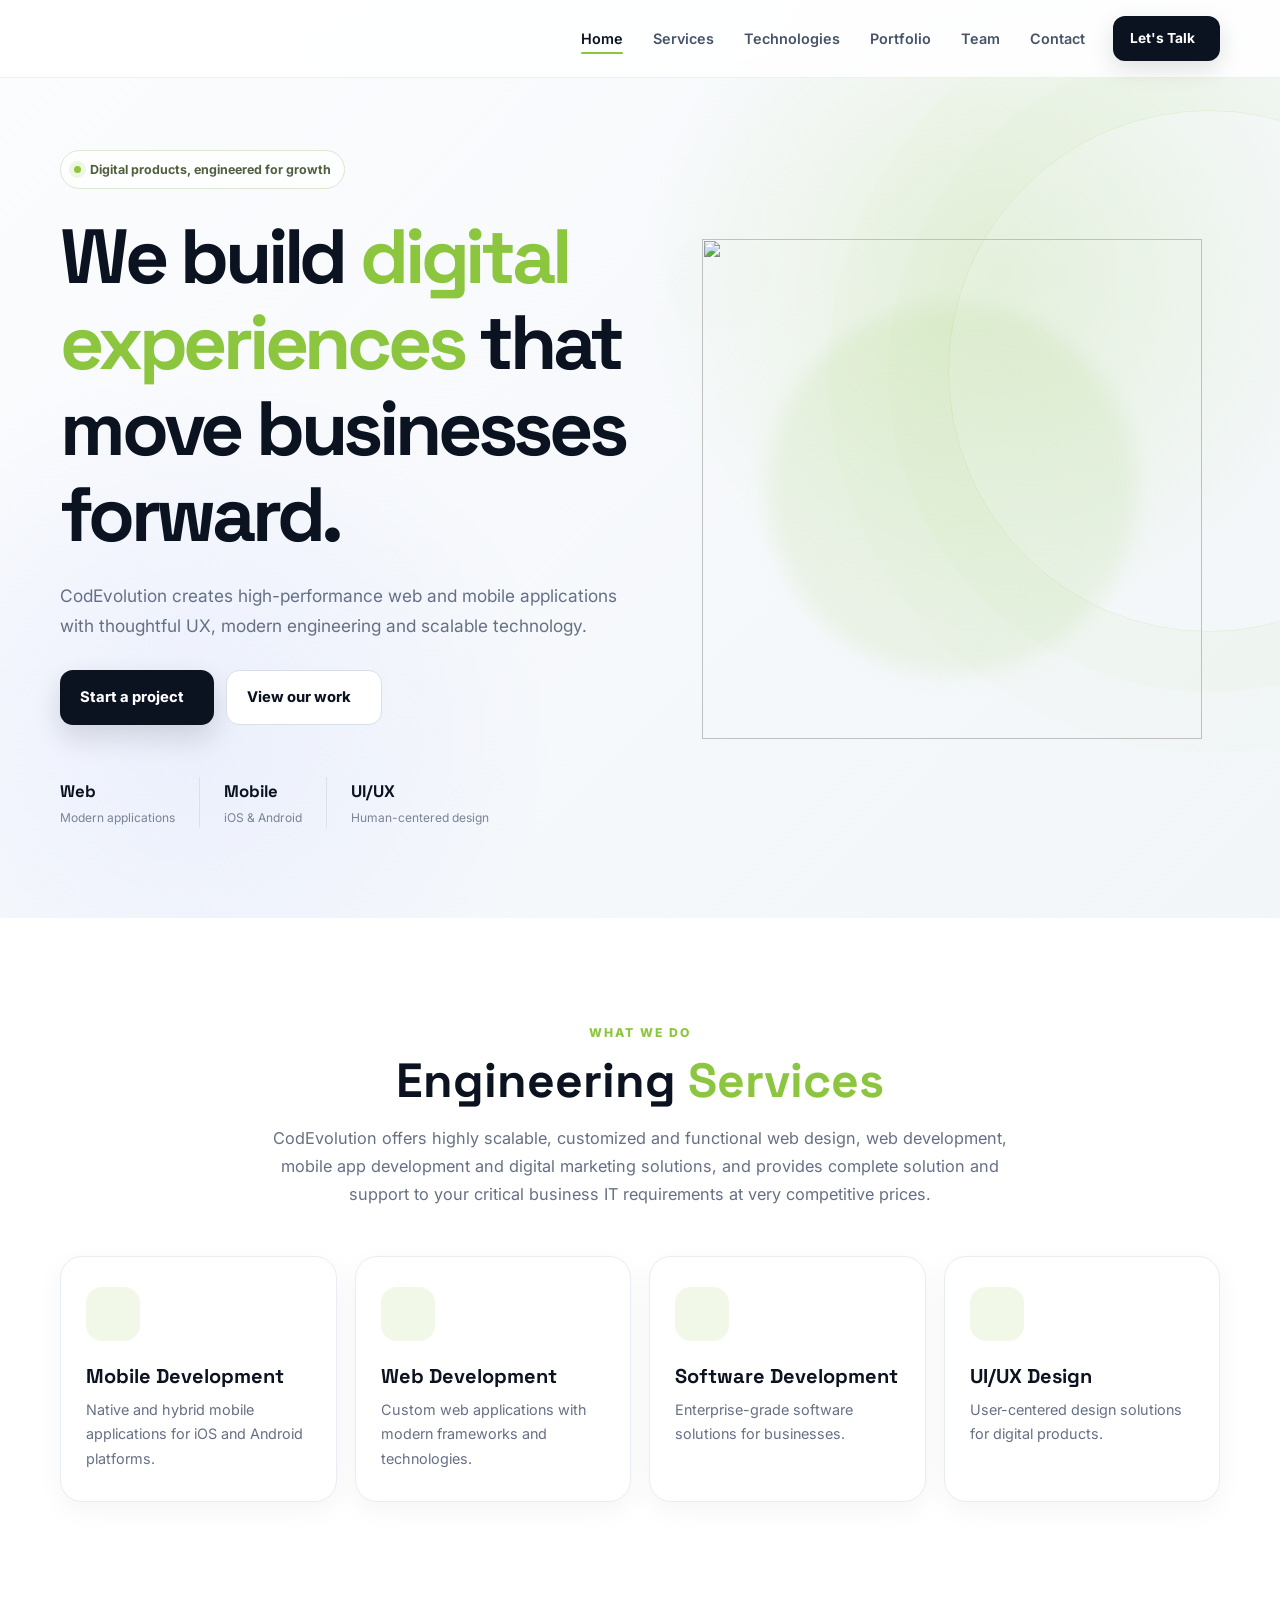
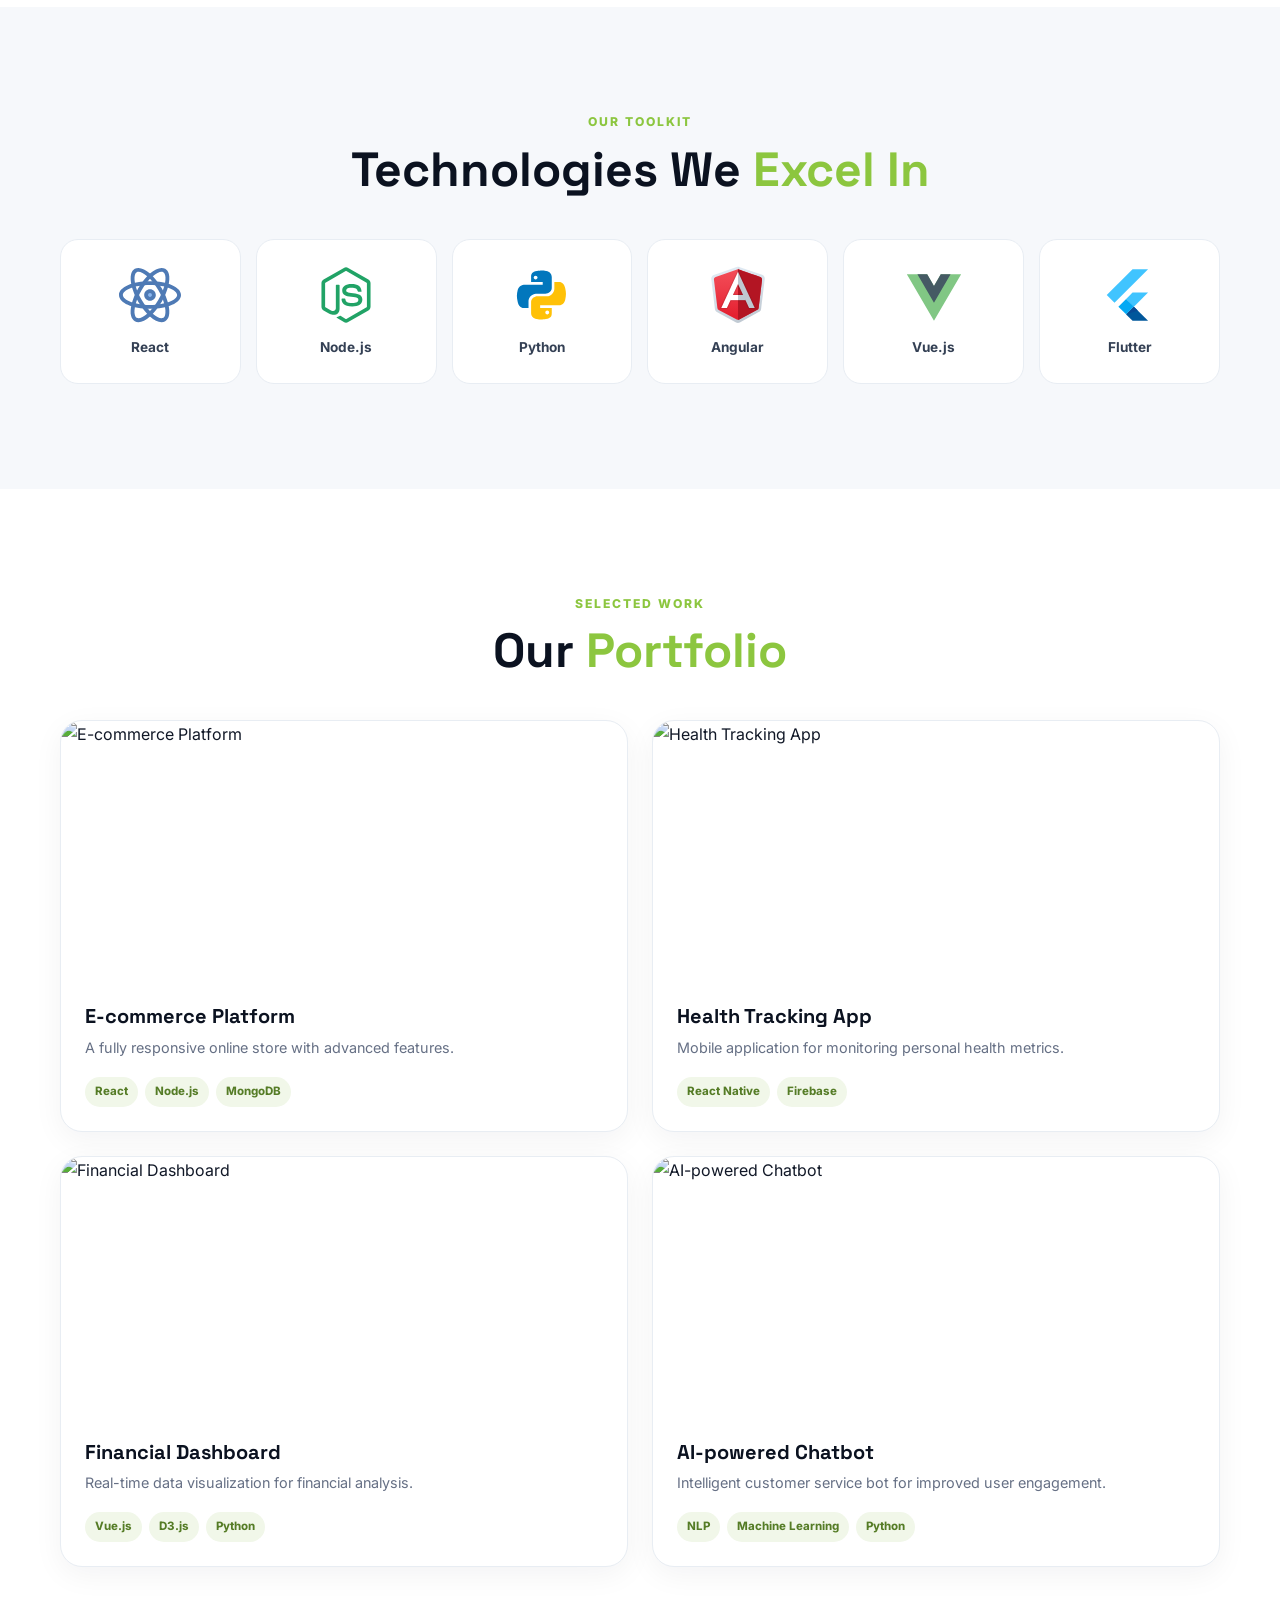
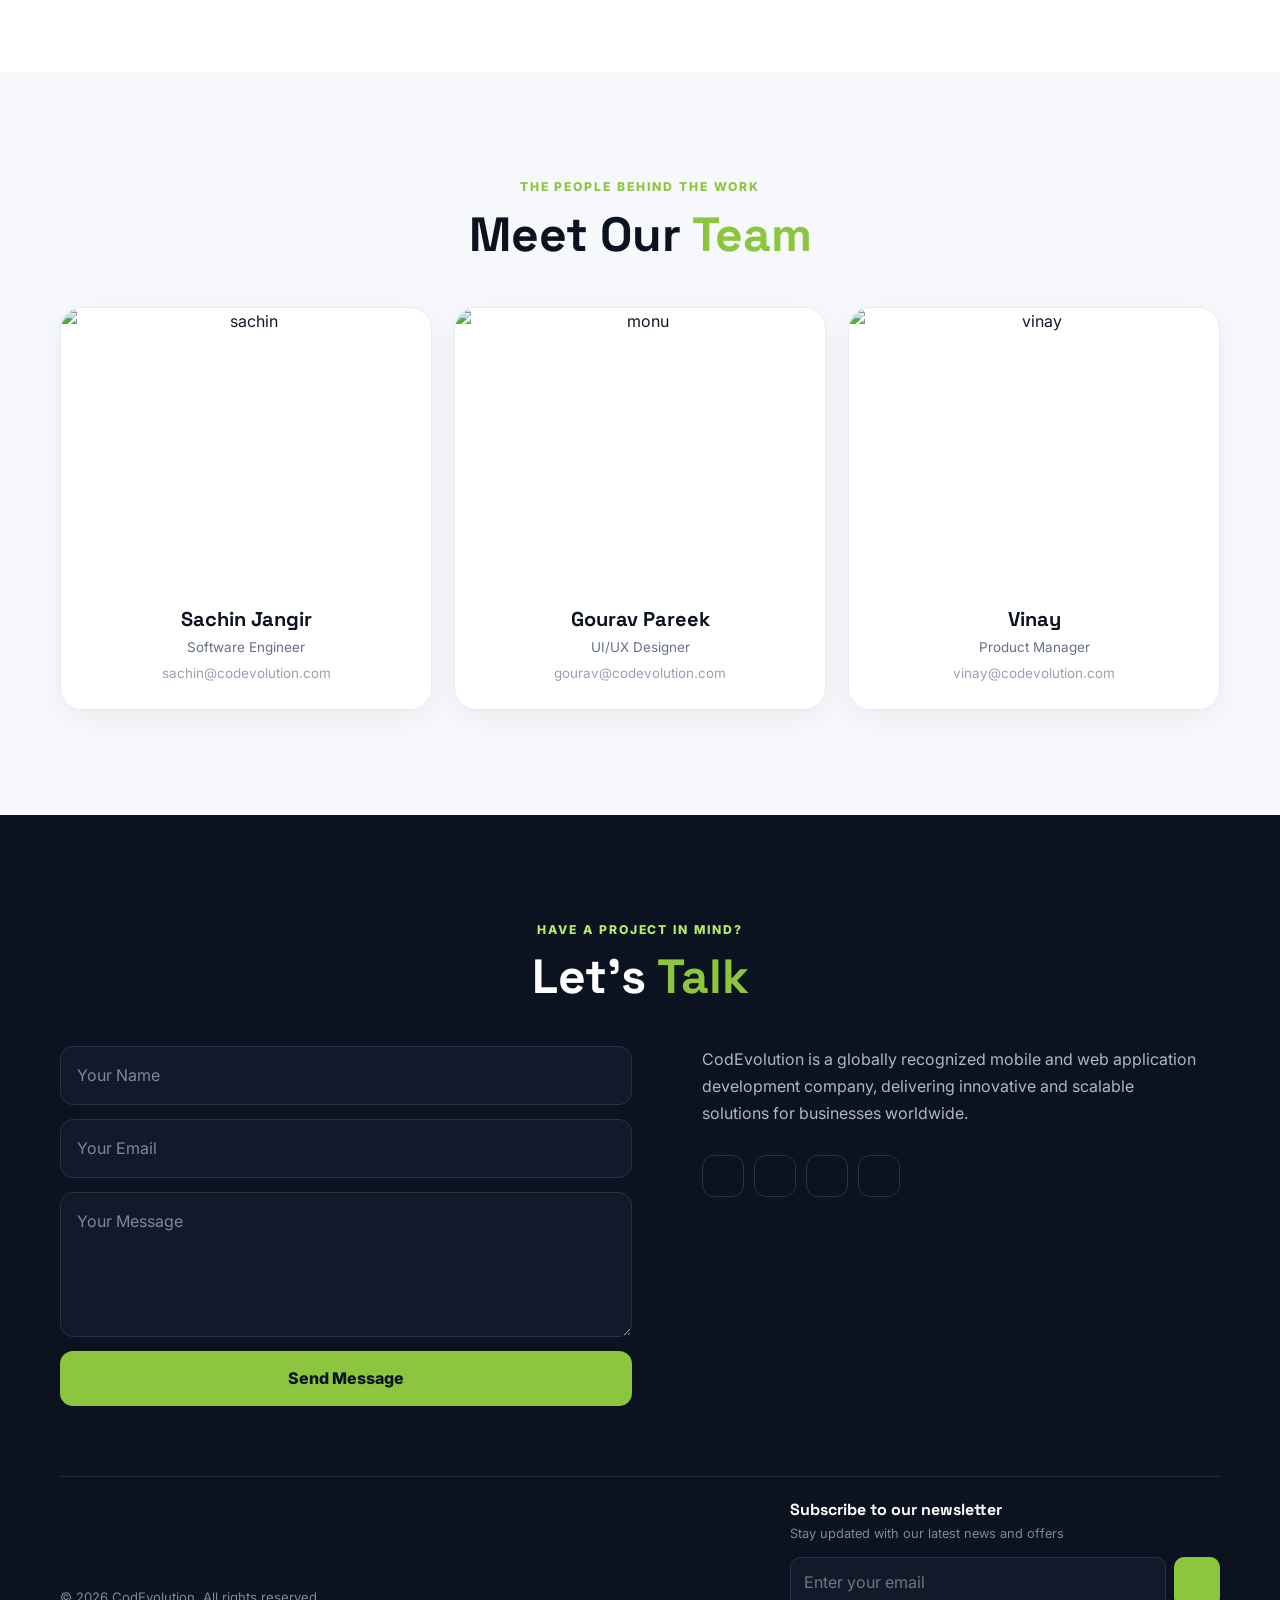
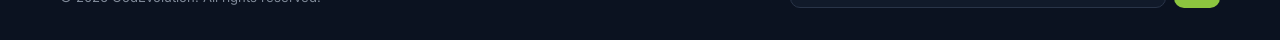
==== index.html @ bc33902a "Add files via upload New" ====
<!DOCTYPE html>
<html lang="en">
  <head>
    <meta charset="UTF-8" />
    <meta name="viewport" content="width=device-width, initial-scale=1.0" />
    <meta name="description" content="CodEvolution builds modern, scalable web and mobile applications for ambitious businesses." />
    <meta name="theme-color" content="#0b1220" />
    <title>CodEvolution | Web & Mobile App Development</title>
    <link rel="preconnect" href="https://fonts.googleapis.com" />
    <link rel="preconnect" href="https://fonts.gstatic.com" crossorigin />
    <link href="https://fonts.googleapis.com/css2?family=Inter:wght@400;500;600;700;800&family=Space+Grotesk:wght@500;600;700&display=swap" rel="stylesheet" />
    <link rel="stylesheet" href="styles.css" />
    <script src="https://cdnjs.cloudflare.com/ajax/libs/font-awesome/5.15.3/js/all.min.js"></script>
  </head>
  <body>
    <header class="site-header">
      <nav class="container">
        <div class="logo">
          <a href="#home">
            <img src="img/trans pogo1.png" class="logo-svg" alt="" />
          </a>
        </div>
        <ul class="nav-links">
          <li><a class="active" href="#home">Home</a></li>
          <li><a href="#services">Services</a></li>
          <li><a href="#technologies">Technologies</a></li>
          <li><a href="#portfolio">Portfolio</a></li>
          <li><a href="#hire-us">Team</a></li>
          <li><a href="#contact">Contact</a></li>
        </ul>
        <a class="nav-cta" href="#contact">Let's Talk <i class="fas fa-arrow-up-right-from-square"></i></a>
        <button class="mobile-menu-toggle" type="button" aria-label="Open navigation menu" aria-expanded="false">
          <span></span>
          <span></span>
          <span></span>
        </button>
      </nav>
    </header>

    <main>
      <section id="home" class="hero">
        <div class="container">
          <div class="hero-content">
            <div class="hero-badge"><span></span> Digital products, engineered for growth</div>
            <h1>
              We build <span class="highlight">digital experiences</span>
              that move businesses forward.
            </h1>
            <p>
              CodEvolution creates high-performance web and mobile applications
              with thoughtful UX, modern engineering and scalable technology.
            </p>
            <div class="hero-actions">
              <a href="#contact" class="cta-button">Start a project <i class="fas fa-arrow-right"></i></a>
              <a href="#portfolio" class="secondary-button">View our work <i class="fas fa-arrow-down"></i></a>
            </div>
            <div class="hero-proof">
              <div><strong>Web</strong><span>Modern applications</span></div>
              <div><strong>Mobile</strong><span>iOS & Android</span></div>
              <div><strong>UI/UX</strong><span>Human-centered design</span></div>
            </div>
          </div>
          <div class="hero-animation">
            <img
              id="circuit-animation"
              src="img/output-onlinegiftools.gif"
              alt=""
            />
            <!-- <canvas id="circuit-animation"></canvas> -->
          </div>
        </div>
      </section>

      <section id="services" class="services">
        <div class="container">
          <p class="section-kicker">What we do</p><h2>Engineering <span class="highlight">Services</span></h2>
          <p class="section-description">
            CodEvolution offers highly scalable, customized and functional web
            design, web development, mobile app development and digital
            marketing solutions, and provides complete solution and support to
            your critical business IT requirements at very competitive prices.
          </p>
          <div class="services-grid">
            <div class="service-card">
              <div class="service-icon">
                <i class="fas fa-mobile-alt"></i>
              </div>
              <h3>Mobile Development</h3>
              <p>
                Native and hybrid mobile applications for iOS and Android
                platforms.
              </p>
            </div>
            <div class="service-card">
              <div class="service-icon">
                <i class="fas fa-laptop-code"></i>
              </div>
              <h3>Web Development</h3>
              <p>
                Custom web applications with modern frameworks and technologies.
              </p>
            </div>
            <div class="service-card">
              <div class="service-icon">
                <i class="fas fa-cogs"></i>
              </div>
              <h3>Software Development</h3>
              <p>Enterprise-grade software solutions for businesses.</p>
            </div>
            <div class="service-card">
              <div class="service-icon">
                <i class="fas fa-paint-brush"></i>
              </div>
              <h3>UI/UX Design</h3>
              <p>User-centered design solutions for digital products.</p>
            </div>
          </div>
        </div>
      </section>

      <section id="technologies" class="technologies">
        <div class="container">
          <p class="section-kicker">Our toolkit</p><h2>Technologies We <span class="highlight">Excel In</span></h2>
          <div class="tech-grid">
            <div class="tech-item">
              <!-- <img src="img/React-icon.svg" alt="React"> -->
              <svg
                xmlns="http://www.w3.org/2000/svg"
                x="0px"
                y="0px"
                width="100"
                height="100"
                viewBox="0 0 16 16"
              >
                <path
                  fill="#4e7ab5"
                  d="M8,11.568c-4.561,0-8-1.534-8-3.568s3.439-3.568,8-3.568S16,5.966,16,8S12.561,11.568,8,11.568z M8,5.432C3.875,5.432,1,6.785,1,8s2.875,2.568,7,2.568S15,9.215,15,8S12.125,5.432,8,5.432z"
                ></path>
                <path
                  fill="#4e7ab5"
                  d="M5.027,15L5.027,15c-0.35,0-0.668-0.081-0.947-0.242c-0.455-0.262-0.783-0.726-0.948-1.343 c-0.445-1.663,0.274-4.474,1.833-7.161C6.792,3.111,9.206,1,10.974,1c0.35,0,0.668,0.081,0.947,0.242 c0.454,0.261,0.782,0.725,0.947,1.341c0.445,1.664-0.274,4.475-1.834,7.162C9.21,12.888,6.796,15,5.027,15z M10.974,2 C9.82,2,7.625,3.667,5.83,6.757c-1.41,2.43-2.106,5.002-1.732,6.4c0.097,0.359,0.258,0.606,0.48,0.734 c0.971,0.558,3.526-1.09,5.591-4.649c1.411-2.431,2.107-5.003,1.733-6.401c-0.097-0.358-0.258-0.605-0.479-0.732 C11.295,2.036,11.148,2,10.974,2z"
                ></path>
                <path
                  fill="#4e7ab5"
                  d="M10.974,15L10.974,15c-1.769,0-4.183-2.112-6.008-5.254C3.406,7.06,2.687,4.249,3.132,2.585 C3.297,1.968,3.625,1.503,4.08,1.242C4.359,1.081,4.678,1,5.027,1c1.768,0,4.182,2.112,6.007,5.256 c1.56,2.687,2.279,5.497,1.833,7.161c-0.165,0.617-0.492,1.081-0.946,1.341C11.642,14.919,11.323,15,10.974,15z M5.027,2 C4.853,2,4.706,2.036,4.578,2.109c-0.223,0.128-0.384,0.375-0.48,0.735c-0.374,1.398,0.322,3.97,1.733,6.4 C7.624,12.333,9.819,14,10.974,14l0,0c0.175,0,0.321-0.036,0.449-0.109c0.222-0.127,0.383-0.374,0.479-0.733 c0.375-1.398-0.321-3.97-1.732-6.4C8.376,3.667,6.181,2,5.027,2z"
                ></path>
                <path
                  fill="#8bb7f0"
                  d="M9,8c0,0.553-0.447,1-1,1S7,8.553,7,8s0.447-1,1-1S9,7.447,9,8z"
                ></path>
                <path
                  fill="#4e7ab5"
                  d="M8,9.5C7.173,9.5,6.5,8.827,6.5,8S7.173,6.5,8,6.5S9.5,7.173,9.5,8S8.827,9.5,8,9.5z M8,7.5 C7.725,7.5,7.5,7.724,7.5,8S7.725,8.5,8,8.5S8.5,8.276,8.5,8S8.275,7.5,8,7.5z"
                ></path>
              </svg>
              <p>React</p>
            </div>
            <div class="tech-item">
              <!-- <img src="img/Node.js_logo.svg" alt="Node.js"> -->
              <svg
                xmlns="http://www.w3.org/2000/svg"
                x="0px"
                y="0px"
                width="100"
                height="100"
                viewBox="0 0 48 48"
              >
                <path
                  fill="#21a366"
                  d="M24.007,45.419c-0.574,0-1.143-0.15-1.646-0.44l-5.24-3.103c-0.783-0.438-0.401-0.593-0.143-0.682	c1.044-0.365,1.255-0.448,2.369-1.081c0.117-0.067,0.27-0.043,0.39,0.028l4.026,2.389c0.145,0.079,0.352,0.079,0.486,0l15.697-9.061	c0.145-0.083,0.24-0.251,0.24-0.424V14.932c0-0.181-0.094-0.342-0.243-0.432L24.253,5.446c-0.145-0.086-0.338-0.086-0.483,0	L8.082,14.499c-0.152,0.086-0.249,0.255-0.249,0.428v18.114c0,0.173,0.094,0.338,0.244,0.42l4.299,2.483	c2.334,1.167,3.76-0.208,3.76-1.591V16.476c0-0.255,0.2-0.452,0.456-0.452h1.988c0.248,0,0.452,0.196,0.452,0.452v17.886	c0,3.112-1.697,4.9-4.648,4.9c-0.908,0-1.623,0-3.619-0.982l-4.118-2.373C5.629,35.317,5,34.216,5,33.042V14.928	c0-1.179,0.629-2.279,1.646-2.861L22.36,3.002c0.994-0.562,2.314-0.562,3.301,0l15.694,9.069C42.367,12.656,43,13.753,43,14.932	v18.114c0,1.175-0.633,2.271-1.646,2.861L25.66,44.971c-0.503,0.291-1.073,0.44-1.654,0.44"
                ></path>
                <path
                  fill="#21a366"
                  d="M28.856,32.937c-6.868,0-8.308-3.153-8.308-5.797c0-0.251,0.203-0.452,0.455-0.452h2.028	c0.224,0,0.413,0.163,0.448,0.384c0.306,2.066,1.218,3.108,5.371,3.108c3.308,0,4.715-0.747,4.715-2.502	c0-1.01-0.401-1.76-5.54-2.263c-4.299-0.424-6.955-1.371-6.955-4.809c0-3.167,2.672-5.053,7.147-5.053	c5.026,0,7.517,1.745,7.831,5.493c0.012,0.13-0.035,0.255-0.122,0.35c-0.086,0.09-0.208,0.145-0.334,0.145h-2.039	c-0.212,0-0.397-0.149-0.44-0.354c-0.491-2.173-1.678-2.868-4.904-2.868c-3.611,0-4.031,1.257-4.031,2.2	c0,1.143,0.495,1.477,5.367,2.122c4.825,0.64,7.116,1.544,7.116,4.935c0,3.418-2.853,5.379-7.827,5.379"
                ></path>
              </svg>
              <p>Node.js</p>
            </div>
            <div class="tech-item">
              <!-- <img src="img/aa.gif" alt="Python"> -->
              <svg
                xmlns="http://www.w3.org/2000/svg"
                x="0px"
                y="0px"
                width="100"
                height="100"
                viewBox="0 0 48 48"
              >
                <path
                  fill="#0277BD"
                  d="M24.047,5c-1.555,0.005-2.633,0.142-3.936,0.367c-3.848,0.67-4.549,2.077-4.549,4.67V14h9v2H15.22h-4.35c-2.636,0-4.943,1.242-5.674,4.219c-0.826,3.417-0.863,5.557,0,9.125C5.851,32.005,7.294,34,9.931,34h3.632v-5.104c0-2.966,2.686-5.896,5.764-5.896h7.236c2.523,0,5-1.862,5-4.377v-8.586c0-2.439-1.759-4.263-4.218-4.672C27.406,5.359,25.589,4.994,24.047,5z M19.063,9c0.821,0,1.5,0.677,1.5,1.502c0,0.833-0.679,1.498-1.5,1.498c-0.837,0-1.5-0.664-1.5-1.498C17.563,9.68,18.226,9,19.063,9z"
                ></path>
                <path
                  fill="#FFC107"
                  d="M23.078,43c1.555-0.005,2.633-0.142,3.936-0.367c3.848-0.67,4.549-2.077,4.549-4.67V34h-9v-2h9.343h4.35c2.636,0,4.943-1.242,5.674-4.219c0.826-3.417,0.863-5.557,0-9.125C41.274,15.995,39.831,14,37.194,14h-3.632v5.104c0,2.966-2.686,5.896-5.764,5.896h-7.236c-2.523,0-5,1.862-5,4.377v8.586c0,2.439,1.759,4.263,4.218,4.672C19.719,42.641,21.536,43.006,23.078,43z M28.063,39c-0.821,0-1.5-0.677-1.5-1.502c0-0.833,0.679-1.498,1.5-1.498c0.837,0,1.5,0.664,1.5,1.498C29.563,38.32,28.899,39,28.063,39z"
                ></path>
              </svg>
              <p>Python</p>
            </div>
            <div class="tech-item">
              <!-- <img src="img/aa.gif" alt="Angular"> -->
              <svg
                xmlns="http://www.w3.org/2000/svg"
                x="0px"
                y="0px"
                width="100"
                height="100"
                viewBox="0 0 48 48"
              >
                <linearGradient
                  id="QzbsZZGqvt5vTzXzFrTWxa_j9DnICNnlhGk_gr1"
                  x1="19.369"
                  x2="32.915"
                  y1="6.256"
                  y2="43.472"
                  gradientUnits="userSpaceOnUse"
                >
                  <stop offset="0" stop-color="#dfe9f2"></stop>
                  <stop offset=".391" stop-color="#d6e0e9"></stop>
                  <stop offset="1" stop-color="#bfc8d1"></stop>
                </linearGradient>
                <path
                  fill="url(#QzbsZZGqvt5vTzXzFrTWxa_j9DnICNnlhGk_gr1)"
                  d="M22.959,2.339L5.285,8.49c-1.333,0.464-2.163,1.795-1.992,3.197l2.828,23.187	c0.117,0.963,0.693,1.809,1.545,2.273l14.85,8.072c0.897,0.487,1.98,0.485,2.875-0.005l14.952-8.195	c0.847-0.464,1.419-1.309,1.536-2.268l2.826-23.174c0.172-1.41-0.668-2.747-2.013-3.204L24.91,2.332	C24.277,2.117,23.59,2.119,22.959,2.339z"
                ></path>
                <linearGradient
                  id="QzbsZZGqvt5vTzXzFrTWxb_j9DnICNnlhGk_gr2"
                  x1="24"
                  x2="24"
                  y1="2.152"
                  y2="39.957"
                  gradientUnits="userSpaceOnUse"
                >
                  <stop offset="0" stop-color="#f44f5a"></stop>
                  <stop offset=".443" stop-color="#ee3d4a"></stop>
                  <stop offset="1" stop-color="#e52030"></stop>
                </linearGradient>
                <path
                  fill="url(#QzbsZZGqvt5vTzXzFrTWxb_j9DnICNnlhGk_gr2)"
                  d="M42.62,12.14L39.96,34	c-0.08,0.64-0.46,1.2-1.03,1.51L24.94,43c-0.3,0.16-0.62,0.23-0.94,0.23c-0.05,0-0.09-0.01-0.14-0.01c-0.27-0.01-0.54-0.08-0.8-0.22	L9.07,35.64c-0.56-0.31-0.95-0.88-1.03-1.52L5.38,12.24c-0.12-0.93,0.44-1.82,1.32-2.13l16.62-5.87c0.18-0.06,0.36-0.1,0.54-0.1	c0.05-0.01,0.09-0.01,0.14-0.01c0.22,0,0.44,0.04,0.66,0.11c1.58,0.57,6.2,2.23,16.62,5.76C42.17,10.31,42.74,11.2,42.62,12.14z"
                ></path>
                <path
                  fill="#fff"
                  d="M11.013,34h4.409L24,15.504V5.996L11.013,34z"
                ></path>
                <path fill="#fff" d="M18,24h6v4h-6V24z"></path>
                <path
                  fill="#b31523"
                  d="M42.62,12.14L39.96,34c-0.08,0.64-0.46,1.2-1.03,1.51L24.94,43c-0.3,0.16-0.62,0.23-0.94,0.23V4.13	c0.22,0,0.44,0.04,0.66,0.11c1.58,0.57,6.2,2.23,16.62,5.76C42.17,10.31,42.74,11.2,42.62,12.14z"
                ></path>
                <path
                  fill="#bfc8d1"
                  d="M24,6v9.508l8.578,18.496h4.409L24,6z"
                ></path>
                <path fill="#bfc8d1" d="M24,24.004h6v4h-6V24.004z"></path>
                <path
                  d="M24,5.996V6l12.987,28.004h-4.409l-2.783-6H24V28h-5.795l-2.783,6h-4.409L24,5.996 M20.06,24H24v0.004h3.94L24,15.508 v-0.004L20.06,24 M25,1.467l-1.907,4.108L10.106,33.579L9.447,35h1.566h4.409h0.639l0.269-0.579L18.843,29H23l1,0.004h5.157 l2.514,5.421l0.269,0.579h0.639h4.409h1.566l-0.659-1.421L25,5.779V1.467L25,1.467z M21.626,23l2.373-5.117l2.375,5.121H25L24,23 H21.626L21.626,23z"
                  opacity=".05"
                ></path>
                <path
                  d="M24,5.996V6l12.987,28.004h-4.409l-2.783-6H24V28h-5.795l-2.783,6h-4.409L24,5.996 M20.06,24H24v0.004h3.94L24,15.508 v-0.004L20.06,24 M24.5,3.733l-0.954,2.052L10.559,33.79L10.23,34.5h0.783h4.409h0.319l0.134-0.29l2.648-5.71H23.5l0.5,0.004 h5.476l2.648,5.71l0.134,0.29h0.319h4.409h0.783l-0.329-0.71L24.5,5.89V3.733L24.5,3.733z M20.843,23.5l3.156-6.806l3.158,6.81 H24.5L24,23.5H20.843L20.843,23.5z"
                  opacity=".07"
                ></path>
              </svg>
              <p>Angular</p>
            </div>
            <div class="tech-item">
              <!-- <img src="img/aa.gif" alt="Vue.js"> -->
              <svg
                xmlns="http://www.w3.org/2000/svg"
                x="0px"
                y="0px"
                width="100"
                height="100"
                viewBox="0 0 48 48"
              >
                <polygon
                  fill="#81c784"
                  points="23.987,17 18.734,8 2.974,8 23.987,44 45,8 29.24,8"
                ></polygon>
                <polygon
                  fill="#455a64"
                  points="29.24,8 23.987,17 18.734,8 11.146,8 23.987,30 36.828,8"
                ></polygon>
              </svg>
              <p>Vue.js</p>
            </div>

            <div class="tech-item">
              <!-- <img src="img/aa.gif" alt="Flutter"> -->
              <svg
                xmlns="http://www.w3.org/2000/svg"
                x="0px"
                y="0px"
                width="100"
                height="100"
                viewBox="0 0 48 48"
              >
                <polygon fill="#40c4ff" points="26,4 6,24 12,30 38,4"></polygon>
                <polygon
                  fill="#40c4ff"
                  points="38,22 27,33 21,27 26,22"
                ></polygon>
                <rect
                  width="8.485"
                  height="8.485"
                  x="16.757"
                  y="28.757"
                  fill="#03a9f4"
                  transform="rotate(-45.001 21 33)"
                ></rect>
                <polygon
                  fill="#01579b"
                  points="38,44 26,44 21,39 27,33"
                ></polygon>
                <polygon fill="#084994" points="21,39 30,36 27,33"></polygon>
              </svg>
              <p>Flutter</p>
            </div>
          </div>
        </div>
      </section>

      <section id="portfolio" class="portfolio">
        <div class="container">
          <p class="section-kicker">Selected work</p><h2>Our <span class="highlight">Portfolio</span></h2>
          <div class="portfolio-grid">
            <div class="portfolio-item">
              <img
                src="img/ECommerce_Platforms-5-1536x768.png"
                alt="E-commerce Platform"
              />
              <div class="portfolio-content">
                <h3>E-commerce Platform</h3>
                <p>A fully responsive online store with advanced features.</p>
                <div class="tags">
                  <span>React</span>
                  <span>Node.js</span>
                  <span>MongoDB</span>
                </div>
              </div>
            </div>
            <div class="portfolio-item">
              <img
                src="img/Health-Tracking-apps.webp"
                alt="Health Tracking App"
              />
              <div class="portfolio-content">
                <h3>Health Tracking App</h3>
                <p>
                  Mobile application for monitoring personal health metrics.
                </p>
                <div class="tags">
                  <span>React Native</span>
                  <span>Firebase</span>
                </div>
              </div>
            </div>
            <div class="portfolio-item">
              <img src="img/financial-mgmt.webp" alt="Financial Dashboard" />
              <div class="portfolio-content">
                <h3>Financial Dashboard</h3>
                <p>Real-time data visualization for financial analysis.</p>
                <div class="tags">
                  <span>Vue.js</span>
                  <span>D3.js</span>
                  <span>Python</span>
                </div>
              </div>
            </div>
            <div class="portfolio-item">
              <img src="img/Ai chat.jpg" alt="AI-powered Chatbot" />
              <div class="portfolio-content">
                <h3>AI-powered Chatbot</h3>
                <p>
                  Intelligent customer service bot for improved user engagement.
                </p>
                <div class="tags">
                  <span>NLP</span>
                  <span>Machine Learning</span>
                  <span>Python</span>
                </div>
              </div>
            </div>
          </div>
        </div>
      </section>

      <!-- <section id="testimonials" class="testimonials">
            <div class="container">
                <h2>What Our <span class="highlight">Clients Say</span></h2>
                <div class="testimonial-grid">
                    <div class="testimonial-item">
                        <p>"CodEvolution delivered an outstanding mobile app that exceeded our expectations. Their team's expertise and professionalism were evident throughout the project."</p>
                        <div class="testimonial-author">
                            <img src="img/team/team.jpg" alt="John Doe">
                            <div>
                                <h4>Sachin Kumar</h4>
                                <p>CEO, TechCorp</p>
                            </div>
                        </div>
                    </div>
                    <div class="testimonial-item">
                        <p>"Working with CodEvolution was a pleasure. They understood our requirements perfectly and delivered a robust web application on time and within budget."</p>
                        <div class="testimonial-author">
                            <img src="img/team/monu.jpg alt="Jane Smith">
                            <div>
                                <h4>Jane Smith</h4>
                                <p>CTO, WebSolutions</p>
                            </div>
                        </div>
                    </div>
                    <div class="testimonial-item">
                        <p>"The AI solution provided by CodEvolution transformed our business processes. Their innovative approach and technical skills are truly impressive."</p>
                        <div class="testimonial-author">
                            <img src="/placeholder.svg?height=60&width=60" alt="Mike Johnson">
                            <div>
                                <h4>Mike Johnson</h4>
                                <p>Product Manager, InnovateTech</p>
                            </div>
                        </div>
                    </div>
                </div>
            </div>
        </section> -->
      <!-- Team Member 1 -->
      <section id="hire-us" class="team-section">
        <div class="container"><p class="section-kicker">The people behind the work</p><h2>Meet Our <span class="highlight">Team</span></h2>
        <div class="team">
          <!-- Team Member 1 -->
          <div class="member-card">
            <img src="img/team/team.jpg" alt="sachin" />
            <h3>Sachin Jangir</h3>
            <p>Software Engineer</p>
            <p>sachin@codevolution.com</p>
          </div>
          <!-- Team Member 2 -->
          <div class="member-card">
            <img src="img/team/monu.jpg" alt="monu" />
            <h3>Gourav Pareek</h3>
            <p>UI/UX Designer</p>
            <p>gourav@codevolution.com</p>
          </div>
          <!-- Team Member 3 -->
          <div class="member-card">
            <img src="img/team/vinay.jpg" alt="vinay" />
            <h3>Vinay</h3>
            <p>Product Manager</p>
            <p>vinay@codevolution.com</p>
          </div>
        </div>
        </div>
      </section>

      <section id="contact" class="contact">
        <div class="container">
          <p class="section-kicker">Have a project in mind?</p><h2>Let’s <span class="highlight">Talk</span></h2>
          <div class="contact-grid">
            <form class="contact-form">
              <input type="text" placeholder="Your Name" required />
              <input type="email" placeholder="Your Email" required />
              <textarea placeholder="Your Message" required></textarea>
              <button type="submit" class="submit-button">Send Message</button>
            </form>
            <div class="footer-about">
              <p>
                CodEvolution is a globally recognized mobile and web application
                development company, delivering innovative and scalable
                solutions for businesses worldwide.
              </p>
              <div class="social-links">
                <a href="https://www.facebook.com/" aria-label="Facebook" target="_blank" rel="noopener"
                  ><i class="fab fa-facebook"></i
                ></a>
                <a href="https://x.com/" aria-label="X" target="_blank" rel="noopener"
                  ><i class="fab fa-twitter"></i
                ></a>
                <a href="https://www.linkedin.com/" aria-label="LinkedIn" target="_blank" rel="noopener"
                  ><i class="fab fa-linkedin"></i
                ></a>
                <a href="https://www.instagram.com/" aria-label="Instagram" target="_blank" rel="noopener"
                  ><i class="fab fa-instagram"></i
                ></a>
              </div>
            </div>
          </div>
          <div class="footer-bottom">
            <div class="copyright">
              &copy; <span id="current-year"></span> CodEvolution. All rights
              reserved.
            </div>
            <div class="newsletter">
              <h4>Subscribe to our newsletter</h4>
              <p>Stay updated with our latest news and offers</p>
              <form id="newsletter-form" class="newsletter-form">
                <input type="email" placeholder="Enter your email" required />
                <button type="submit">
                  <i class="fas fa-paper-plane"></i>
                  <span class="sr-only">Subscribe</span>
                </button>
              </form>
            </div>
          </div>
        </div>
      </section>
    </main>

    <script src="script.js"></script>
  </body>
</html>
---- styles.css ----
:root{
  --primary:#8cc63f;
  --primary-2:#b6ed66;
  --ink:#0b1220;
  --ink-2:#111827;
  --muted:#667085;
  --surface:#ffffff;
  --soft:#f6f8fb;
  --line:#e8edf3;
  --shadow:0 20px 60px rgba(16,24,40,.10);
  --radius:22px;
  --header-h:78px;
}

*{margin:0;padding:0;box-sizing:border-box}
html{scroll-behavior:smooth;scroll-padding-top:90px}
body{
  font-family:"Inter",Arial,sans-serif;
  line-height:1.7;
  color:var(--ink-2);
  background:var(--surface);
  overflow-x:hidden;
}
img{max-width:100%;display:block}
a{text-decoration:none;color:inherit}
button,input,textarea{font:inherit}
::selection{background:rgba(140,198,63,.28)}
.container{width:min(1160px,calc(100% - 40px));margin-inline:auto}
h1,h2,h3,h4{font-family:"Space Grotesk","Inter",sans-serif;line-height:1.12;color:var(--ink)}
h2{font-size:clamp(2rem,4vw,3rem);text-align:center;margin-bottom:18px}
h3{font-size:1.25rem}
p{color:var(--muted)}
.highlight{color:var(--primary)}
.section-kicker{
  color:var(--primary);
  text-transform:uppercase;
  letter-spacing:.16em;
  font-size:.76rem;
  font-weight:800;
  text-align:center;
  margin-bottom:10px;
}
.section-description{max-width:760px;margin:0 auto 48px;text-align:center;font-size:1.02rem}

/* Header */
.site-header{
  position:fixed;inset:0 0 auto;
  height:var(--header-h);
  z-index:1000;
  background:rgba(255,255,255,.86);
  border-bottom:1px solid rgba(232,237,243,.8);
  backdrop-filter:blur(18px);
}
.site-header .container{height:100%;display:flex;align-items:center;justify-content:space-between;gap:28px}
.logo{flex:0 0 auto}
.logo-svg{width:122px;height:auto;object-fit:contain}
.nav-links{display:flex;align-items:center;gap:30px;list-style:none;margin-left:auto}
.nav-links a{font-size:.9rem;font-weight:600;color:#475467;position:relative;padding:8px 0;transition:.25s ease}
.nav-links a:hover,.nav-links a.active{color:var(--ink)}
.nav-links a::after{content:"";position:absolute;left:0;bottom:1px;width:0;height:2px;border-radius:5px;background:var(--primary);transition:.25s ease}
.nav-links a:hover::after,.nav-links a.active::after{width:100%}
.nav-cta{
  display:inline-flex;align-items:center;gap:8px;
  background:var(--ink);color:#fff;
  padding:11px 17px;border-radius:12px;
  font-weight:700;font-size:.86rem;
  transition:.25s ease;
  box-shadow:0 8px 24px rgba(11,18,32,.12)
}
.nav-cta:hover{transform:translateY(-2px);background:var(--primary);color:var(--ink)}
.mobile-menu-toggle{display:none;background:transparent;border:0;cursor:pointer;padding:8px}
.mobile-menu-toggle span{display:block;width:25px;height:2px;background:var(--ink);margin:5px 0;border-radius:3px;transition:.25s}

/* Hero */
.hero{
  min-height:760px;
  padding:150px 0 90px;
  position:relative;
  overflow:hidden;
  display:flex;align-items:center;
  background:
    radial-gradient(circle at 78% 30%,rgba(140,198,63,.17),transparent 30%),
    radial-gradient(circle at 15% 80%,rgba(90,120,255,.08),transparent 28%),
    linear-gradient(135deg,#fbfcfe 0%,#f2f6f9 100%);
}
.hero::before{
  content:"";position:absolute;width:520px;height:520px;border:1px solid rgba(140,198,63,.15);
  border-radius:50%;right:-190px;top:110px;
  box-shadow:0 0 0 60px rgba(140,198,63,.025),0 0 0 120px rgba(140,198,63,.018);
}
.hero .container{position:relative;display:grid;grid-template-columns:minmax(0,1.05fr) minmax(360px,.95fr);gap:30px;align-items:center}
.hero-content{position:relative;z-index:2;max-width:690px}
.hero-badge{display:inline-flex;align-items:center;gap:9px;padding:8px 13px;border:1px solid #dce8d1;background:rgba(255,255,255,.75);border-radius:999px;color:#50603f;font-size:.78rem;font-weight:700;margin-bottom:24px}
.hero-badge span{width:7px;height:7px;background:var(--primary);border-radius:50%;box-shadow:0 0 0 5px rgba(140,198,63,.14)}
.hero h1{font-size:clamp(3rem,6vw,5.2rem);letter-spacing:-.055em;max-width:760px;margin-bottom:24px}
.hero p{font-size:1.08rem;max-width:620px;margin-bottom:30px}
.hero-actions{display:flex;flex-wrap:wrap;gap:12px}
.cta-button,.secondary-button{
  display:inline-flex;align-items:center;justify-content:center;gap:10px;
  padding:14px 20px;border-radius:13px;font-weight:750;font-size:.92rem;
  transition:.25s ease
}
.cta-button{background:var(--ink);color:#fff;box-shadow:0 12px 28px rgba(11,18,32,.14)}
.cta-button:hover{background:var(--primary);color:var(--ink);transform:translateY(-3px)}
.secondary-button{border:1px solid #d8dee8;background:#fff;color:var(--ink)}
.secondary-button:hover{border-color:var(--primary);transform:translateY(-3px)}
.hero-proof{display:flex;gap:0;margin-top:52px;max-width:620px}
.hero-proof div{padding:0 24px;border-left:1px solid #dbe1e9}
.hero-proof div:first-child{padding-left:0;border-left:0}
.hero-proof strong{display:block;color:var(--ink);font-family:"Space Grotesk";font-size:1.05rem}
.hero-proof span{display:block;color:#7a8494;font-size:.75rem;margin-top:2px}
.hero-animation{height:510px;display:flex;align-items:center;justify-content:center;position:relative}
.hero-animation::after{content:"";position:absolute;width:370px;height:370px;border-radius:50%;background:rgba(140,198,63,.10);filter:blur(10px);z-index:0}
#circuit-animation{position:relative;z-index:1;width:min(100%,500px);height:500px;object-fit:contain;filter:drop-shadow(0 25px 45px rgba(11,18,32,.12))}

/* Shared sections */
.services,.technologies,.portfolio,.team-section{padding:105px 0}
.services{background:#fff}
.technologies{background:var(--soft)}
.portfolio{background:#fff}
.services-grid{display:grid;grid-template-columns:repeat(4,1fr);gap:18px}
.service-card{
  padding:30px 25px;min-height:245px;
  background:#fff;border:1px solid var(--line);border-radius:var(--radius);
  box-shadow:0 8px 28px rgba(16,24,40,.045);
  transition:.3s ease;position:relative;overflow:hidden
}
.service-card::before{content:"";position:absolute;inset:0 0 auto;height:3px;background:linear-gradient(90deg,var(--primary),#d6f6a5);transform:scaleX(0);transform-origin:left;transition:.3s}
.service-card:hover{transform:translateY(-8px);box-shadow:var(--shadow);border-color:#dce7d1}
.service-card:hover::before{transform:scaleX(1)}
.service-icon{
  width:54px;height:54px;display:grid;place-items:center;border-radius:16px;
  background:rgba(140,198,63,.12);color:#669b25;font-size:1.35rem;margin-bottom:24px
}
.service-card h3{margin-bottom:10px}
.service-card p{font-size:.9rem}

/* Technologies */
.tech-grid{display:grid;grid-template-columns:repeat(6,1fr);gap:15px;margin-top:42px}
.tech-item{
  min-height:145px;background:#fff;border:1px solid var(--line);border-radius:18px;
  display:flex;flex-direction:column;align-items:center;justify-content:center;gap:10px;
  transition:.3s ease
}
.tech-item:hover{transform:translateY(-5px);box-shadow:0 15px 35px rgba(16,24,40,.08);border-color:#d6e5c4}
.tech-item svg,.tech-item img{width:62px;height:62px;object-fit:contain}
.tech-item p{font-weight:700;color:#344054;font-size:.85rem}

/* Portfolio */
.portfolio-grid{display:grid;grid-template-columns:repeat(2,1fr);gap:24px;margin-top:42px}
.portfolio-item{background:#fff;border:1px solid var(--line);border-radius:22px;overflow:hidden;box-shadow:0 8px 30px rgba(16,24,40,.05);transition:.3s ease}
.portfolio-item:hover{transform:translateY(-7px);box-shadow:var(--shadow)}
.portfolio-item img{width:100%;height:260px;object-fit:cover;transition:.5s ease}
.portfolio-item:hover img{transform:scale(1.035)}
.portfolio-content{padding:24px}
.portfolio-content h3{margin-bottom:8px}
.portfolio-content p{font-size:.9rem}
.tags{display:flex;flex-wrap:wrap;gap:7px;margin-top:17px}
.tags span{display:inline-flex;background:#f1f7e9;color:#557c26;padding:5px 10px;border-radius:999px;font-size:.72rem;font-weight:750;margin:0}

/* Team */
.team-section{background:var(--soft)}
.team-section .team{padding:28px 0 0}
.team{display:grid;grid-template-columns:repeat(3,1fr);gap:22px;justify-content:center}
.member-card{width:auto;background:#fff;border:1px solid var(--line);border-radius:22px;box-shadow:0 8px 28px rgba(16,24,40,.05);overflow:hidden;text-align:center;padding-bottom:24px;transition:.3s ease}
.member-card:hover{transform:translateY(-7px);box-shadow:var(--shadow)}
.member-card img{width:100%;height:280px;object-fit:cover}
.member-card h3{margin:20px 0 5px}
.member-card p{font-size:.84rem}
.member-card p:last-child{color:#98a2b3;margin-top:3px}

/* Contact / footer */
.contact{padding:105px 0 32px;background:var(--ink);color:#fff}
.contact h2,.contact h3,.contact h4{color:#fff}
.contact .section-kicker{color:var(--primary-2)}
.contact .contact-grid{display:grid;grid-template-columns:1.05fr .95fr;gap:70px;margin-top:42px}
.contact-form{display:grid;gap:14px}
.contact-form input,.contact-form textarea{
  width:100%;padding:15px 16px;border:1px solid #273244;border-radius:13px;
  background:#111a2a;color:#fff;outline:none;transition:.2s
}
.contact-form input::placeholder,.contact-form textarea::placeholder{color:#7d889a}
.contact-form input:focus,.contact-form textarea:focus{border-color:var(--primary);box-shadow:0 0 0 4px rgba(140,198,63,.10)}
.contact-form textarea{min-height:145px;resize:vertical}
.submit-button{border:0;background:var(--primary);color:var(--ink);padding:14px 20px;border-radius:13px;font-weight:800;cursor:pointer;transition:.25s}
.submit-button:hover{transform:translateY(-2px);background:var(--primary-2)}
.contact .footer-about{max-width:500px}
.contact .footer-about p{color:#aeb7c5;font-size:1rem}
.social-links{display:flex;gap:10px;margin-top:28px}
.social-links a{width:42px;height:42px;display:grid;place-items:center;border:1px solid #293448;border-radius:12px;color:#aeb7c5;font-size:1rem;transition:.25s}
.social-links a:hover{color:var(--primary);border-color:var(--primary);transform:translateY(-3px)}
.footer-bottom{margin-top:70px;padding-top:24px;border-top:1px solid #202b3c;display:flex;justify-content:space-between;align-items:flex-end;gap:30px}
.copyright{color:#7f8998;font-size:.82rem}
.newsletter{width:min(430px,100%)}
.newsletter h4{font-size:1rem;margin-bottom:4px}
.newsletter p{font-size:.8rem;color:#7f8998;margin-bottom:12px}
.newsletter-form{display:flex;gap:8px}
.newsletter-form input{min-width:0;flex:1;padding:11px 13px;border:1px solid #293448;border-radius:10px;background:#111a2a;color:#fff;outline:none}
.newsletter-form button{width:46px;border:0;border-radius:10px;background:var(--primary);color:var(--ink);cursor:pointer}
.sr-only{position:absolute;width:1px;height:1px;padding:0;margin:-1px;overflow:hidden;clip:rect(0,0,0,0);white-space:nowrap;border:0}

/* Reveal animation */
.fade-in{opacity:0;transform:translateY(20px);transition:opacity .7s ease,transform .7s ease}
.fade-in.visible{opacity:1;transform:none}

/* Responsive */
@media (max-width:1050px){
  .nav-links{gap:20px}
  .nav-cta{display:none}
  .services-grid{grid-template-columns:repeat(2,1fr)}
  .tech-grid{grid-template-columns:repeat(3,1fr)}
  .hero .container{grid-template-columns:1fr}
  .hero-content{max-width:760px}
  .hero-animation{position:absolute;right:-90px;top:120px;width:48%;height:430px;opacity:.22}
  .hero-proof{margin-top:38px}
}
@media (max-width:768px){
  :root{--header-h:70px}
  .container{width:min(100% - 28px,1160px)}
  .site-header .container{gap:10px}
  .logo-svg{width:105px}
  .nav-links{
    position:absolute;top:calc(100% + 8px);left:14px;right:14px;
    display:flex;flex-direction:column;align-items:stretch;gap:2px;
    padding:10px;background:rgba(255,255,255,.97);border:1px solid var(--line);
    border-radius:16px;box-shadow:0 18px 45px rgba(16,24,40,.14);
    opacity:0;visibility:hidden;transform:translateY(-8px);transition:.25s
  }
  .nav-links.active{opacity:1;visibility:visible;transform:none}
  .nav-links a{display:block;padding:11px 12px;border-radius:9px}
  .nav-links a:hover,.nav-links a.active{background:#f4f7f1}
  .nav-links a::after{display:none}
  .mobile-menu-toggle{display:block}
  .mobile-menu-toggle.active span:nth-child(1){transform:translateY(8px) rotate(45deg)}
  .mobile-menu-toggle.active span:nth-child(2){opacity:0}
  .mobile-menu-toggle.active span:nth-child(3){transform:translateY(-8px) rotate(-45deg)}
  .hero{min-height:auto;padding:120px 0 70px}
  .hero h1{font-size:clamp(2.55rem,11vw,4rem)}
  .hero p{font-size:1rem}
  .hero-animation{display:none}
  .hero-proof{flex-wrap:wrap;row-gap:18px}
  .hero-proof div{flex:1;min-width:115px}
  .services,.technologies,.portfolio,.team-section,.contact{padding:78px 0}
  .portfolio-grid{grid-template-columns:1fr}
  .team{grid-template-columns:1fr}
  .contact .contact-grid{grid-template-columns:1fr;gap:42px}
  .footer-bottom{flex-direction:column;align-items:stretch;margin-top:50px}
}
@media (max-width:520px){
  .services-grid{grid-template-columns:1fr}
  .tech-grid{grid-template-columns:repeat(2,1fr);gap:10px}
  .tech-item{min-height:125px}
  .tech-item svg,.tech-item img{width:52px;height:52px}
  .hero-actions{flex-direction:column;align-items:stretch}
  .cta-button,.secondary-button{width:100%}
  .hero-proof div{padding:0 13px}
  .hero-proof strong{font-size:.92rem}
  .hero-proof span{font-size:.67rem}
  .portfolio-item img{height:210px}
  .member-card img{height:250px}
  .newsletter-form{width:100%}
}
@media (prefers-reduced-motion:reduce){
  html{scroll-behavior:auto}
  *,*::before,*::after{animation-duration:.01ms!important;animation-iteration-count:1!important;transition-duration:.01ms!important}
}
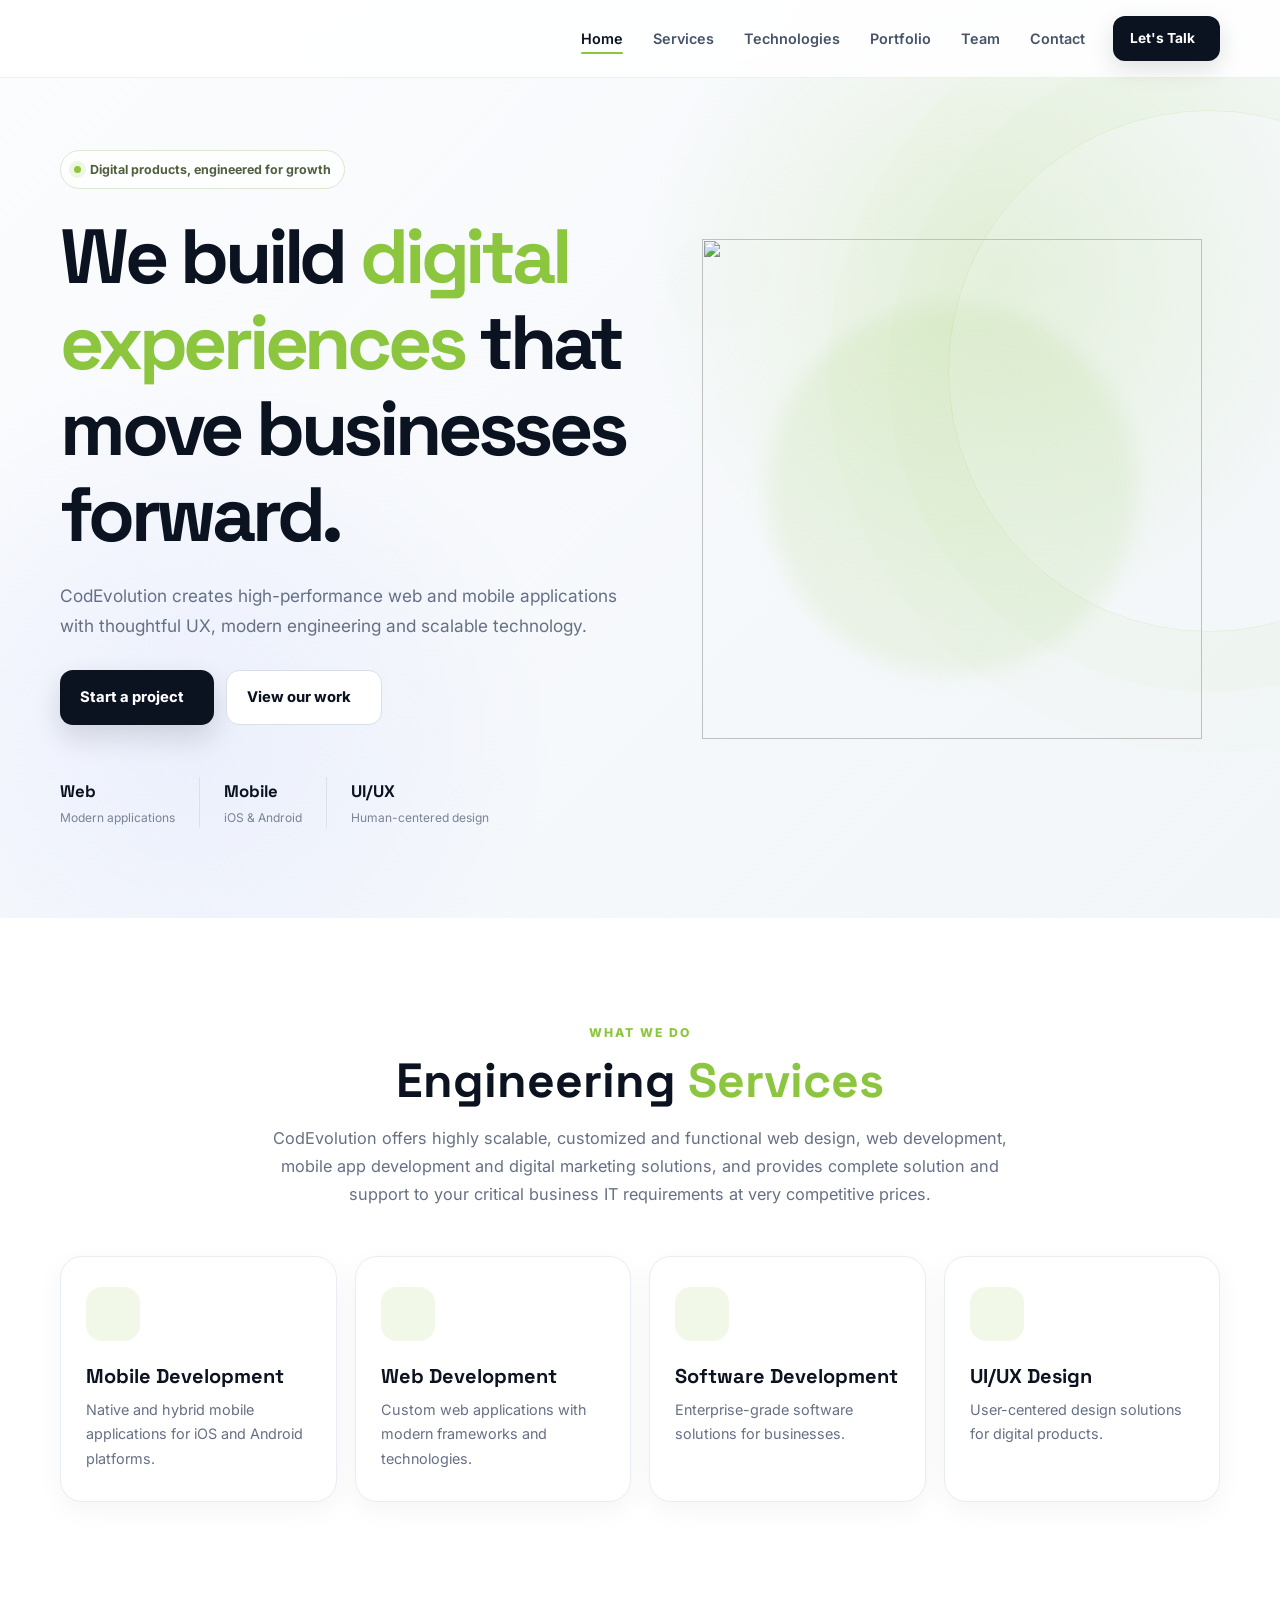
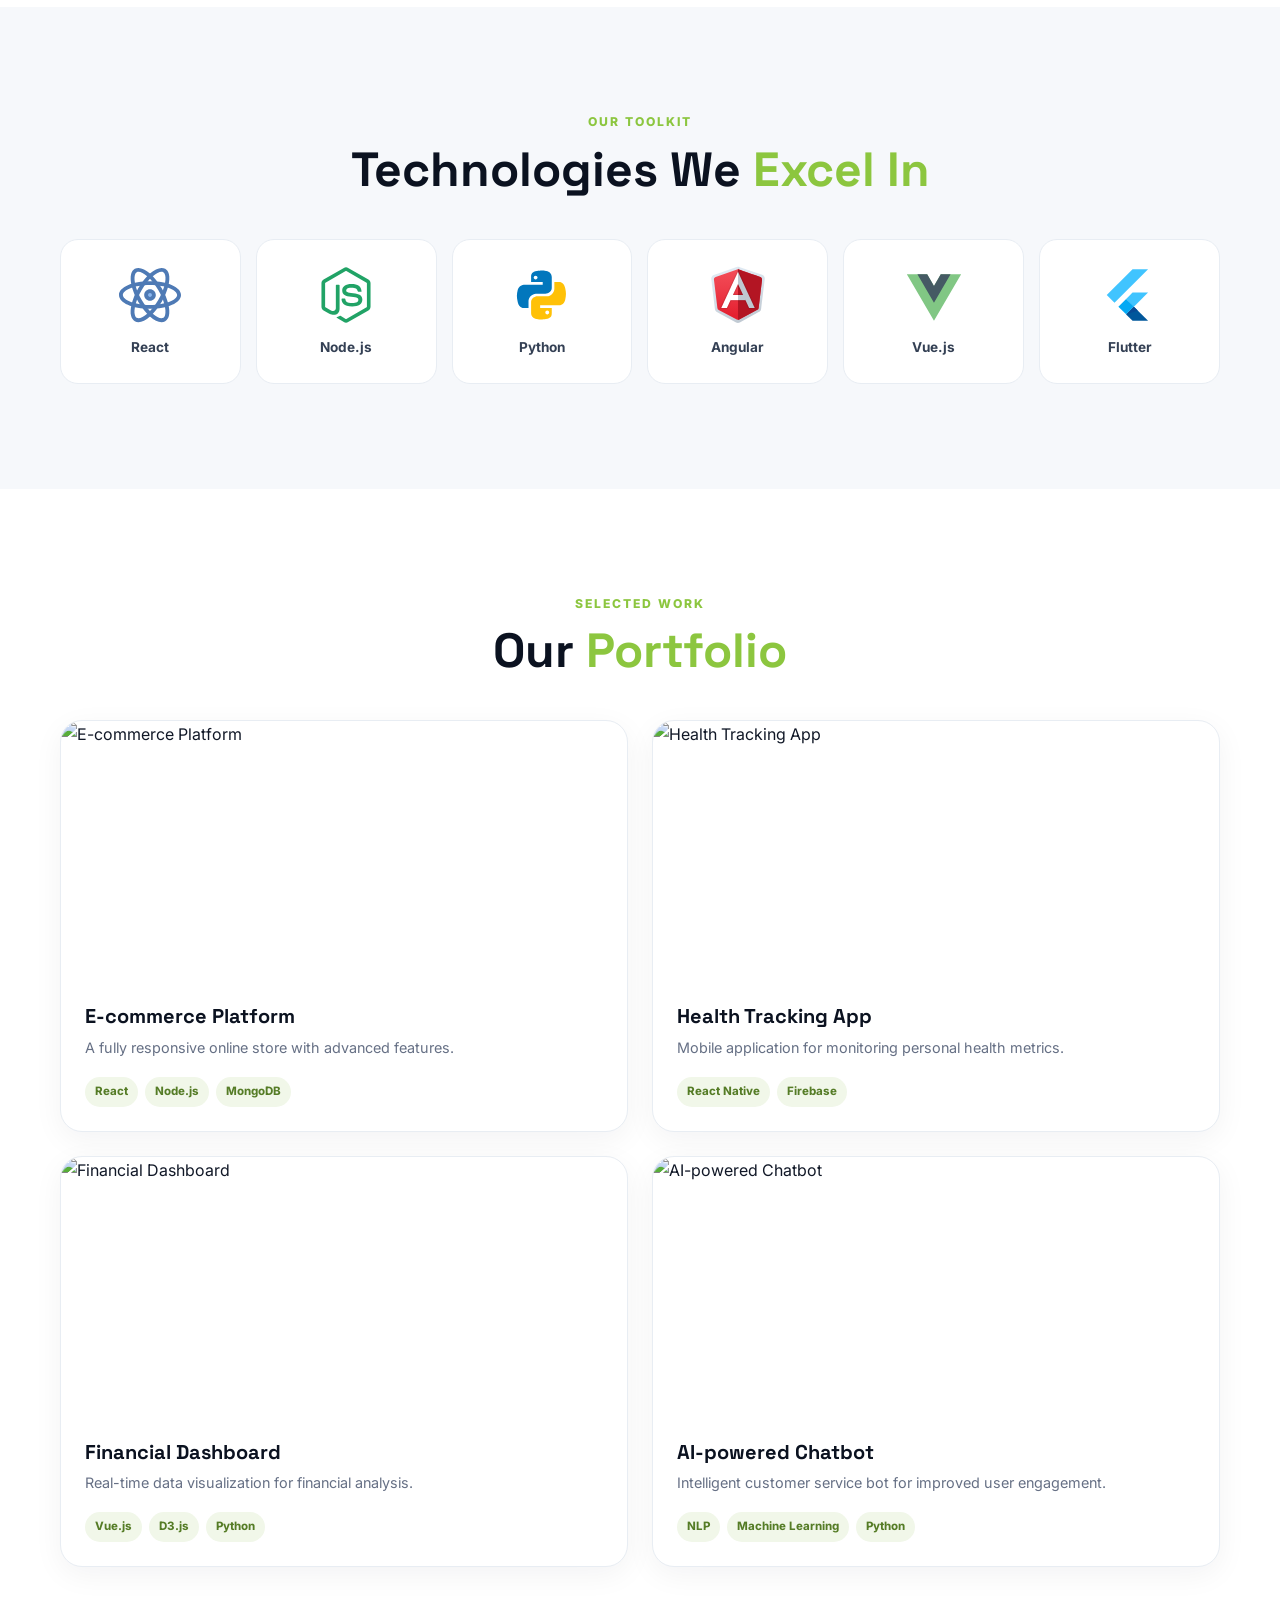
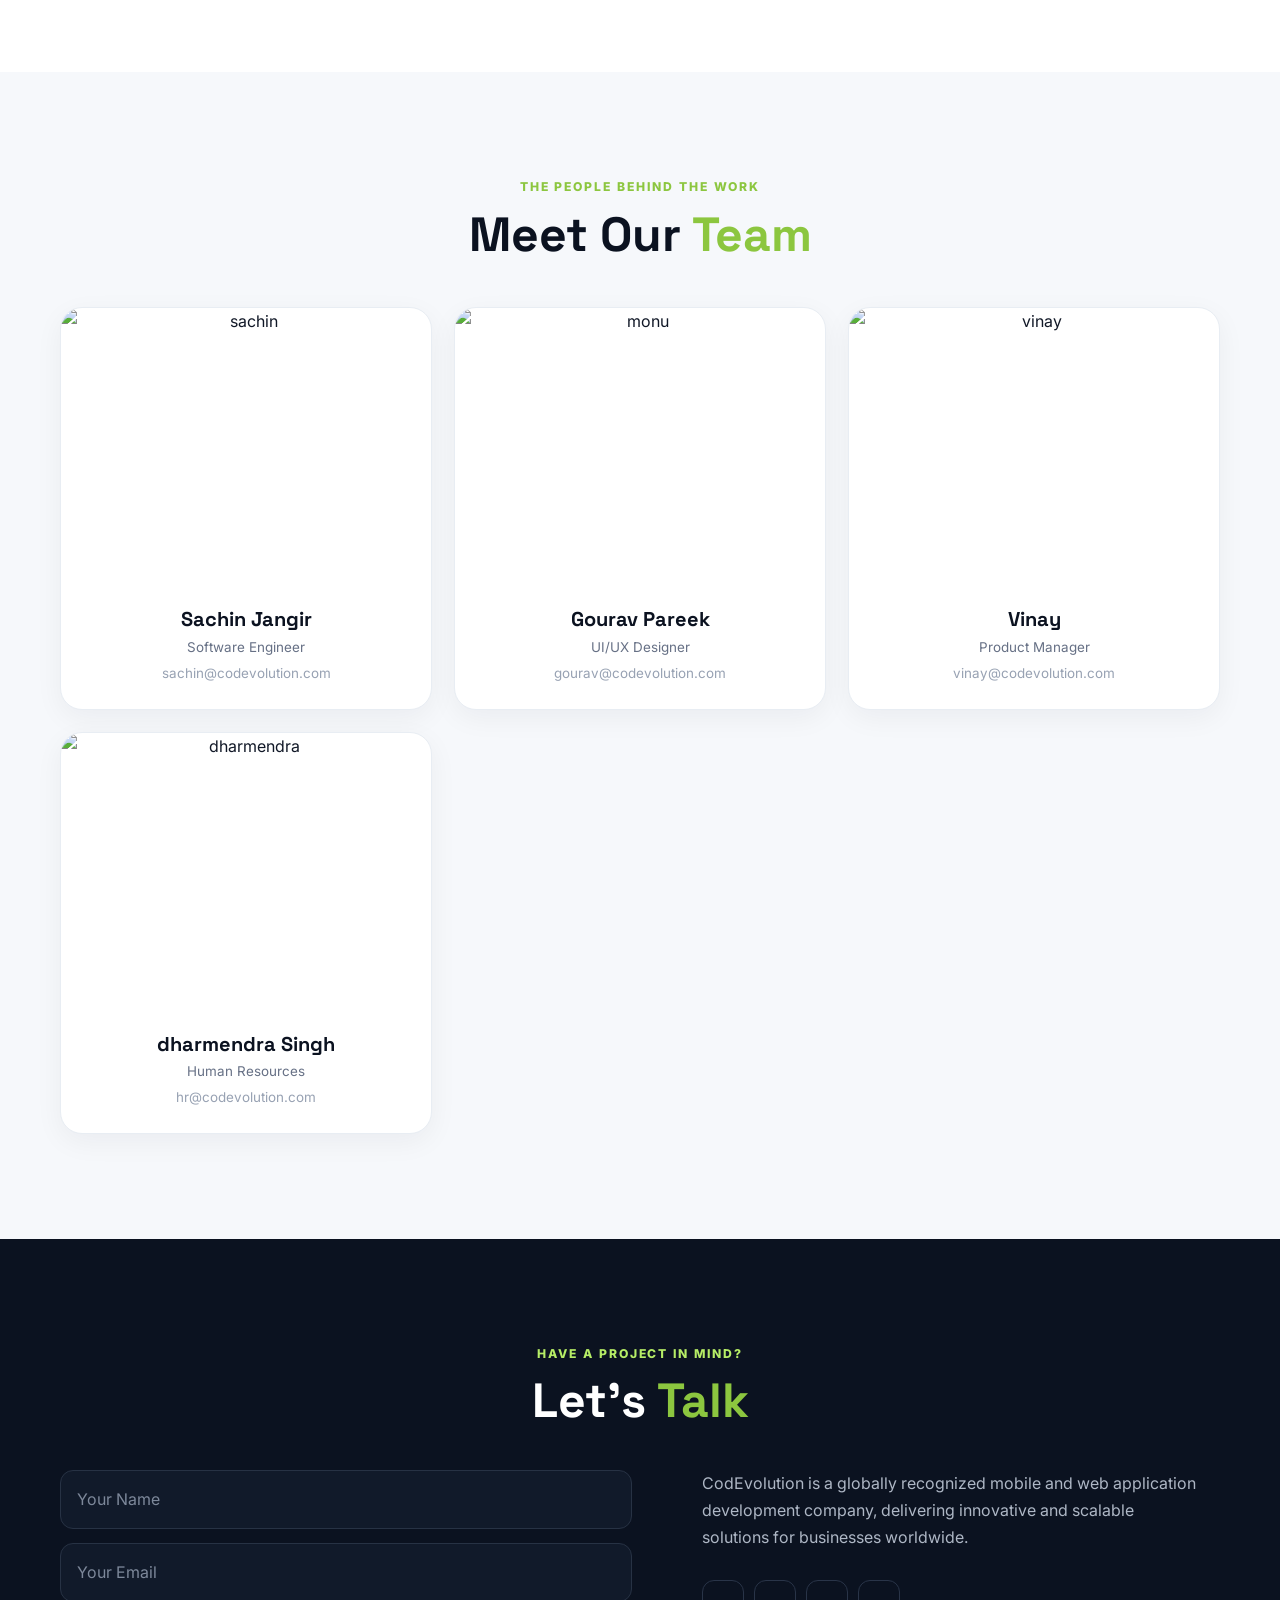
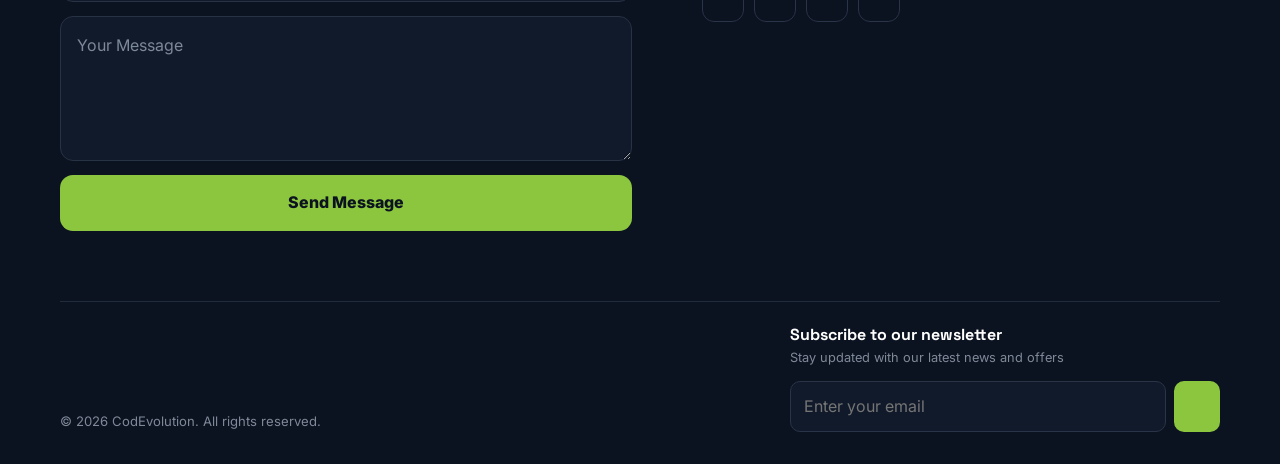
==== commit c3cbdc80: "New index" ====
--- a/index.html
+++ b/index.html
@@ -448,6 +448,13 @@
             <p>Product Manager</p>
             <p>vinay@codevolution.com</p>
           </div>
+ <!-- Team Member 4 -->
+          <div class="member-card">
+            <img src="img/team/dharmendra.jpeg" alt="dharmendra" />
+            <h3>dharmendra Singh</h3>
+            <p>Human Resources</p>
+            <p>hr@codevolution.com</p>
+          </div>
         </div>
         </div>
       </section>
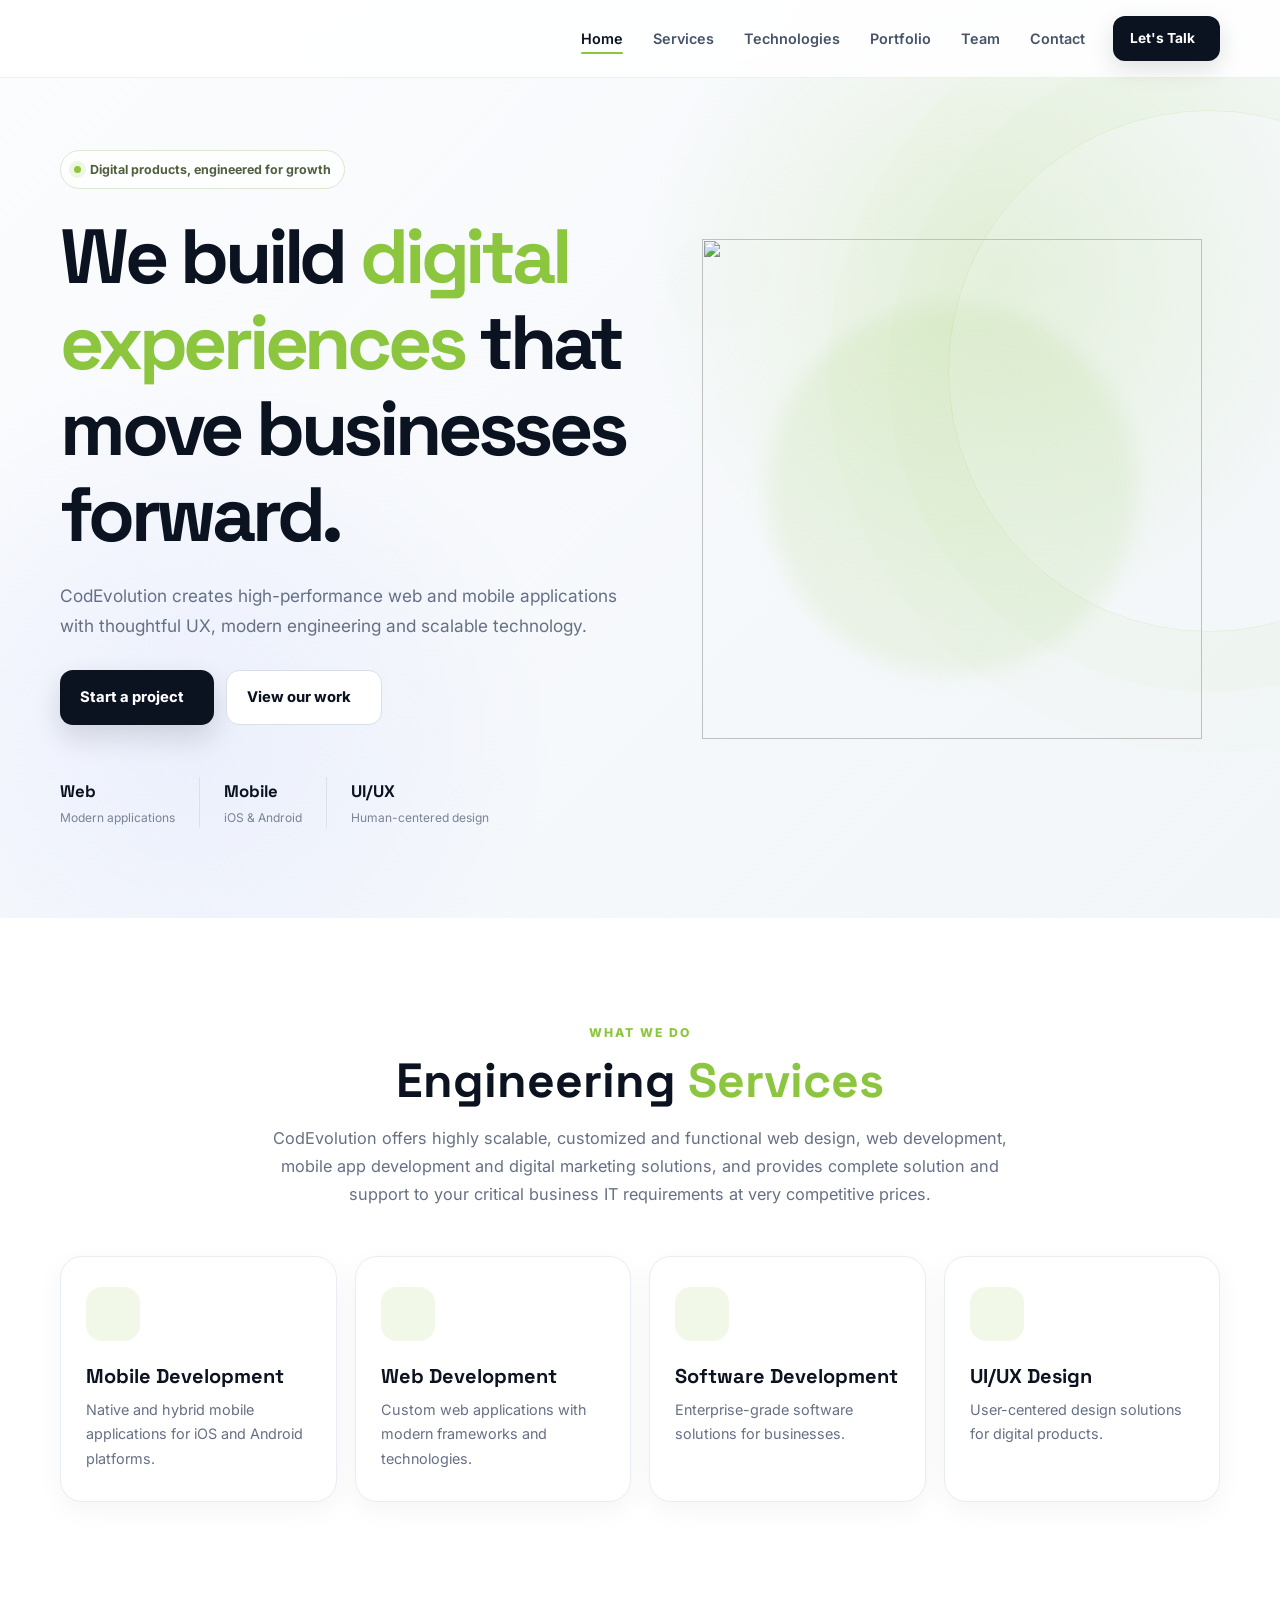
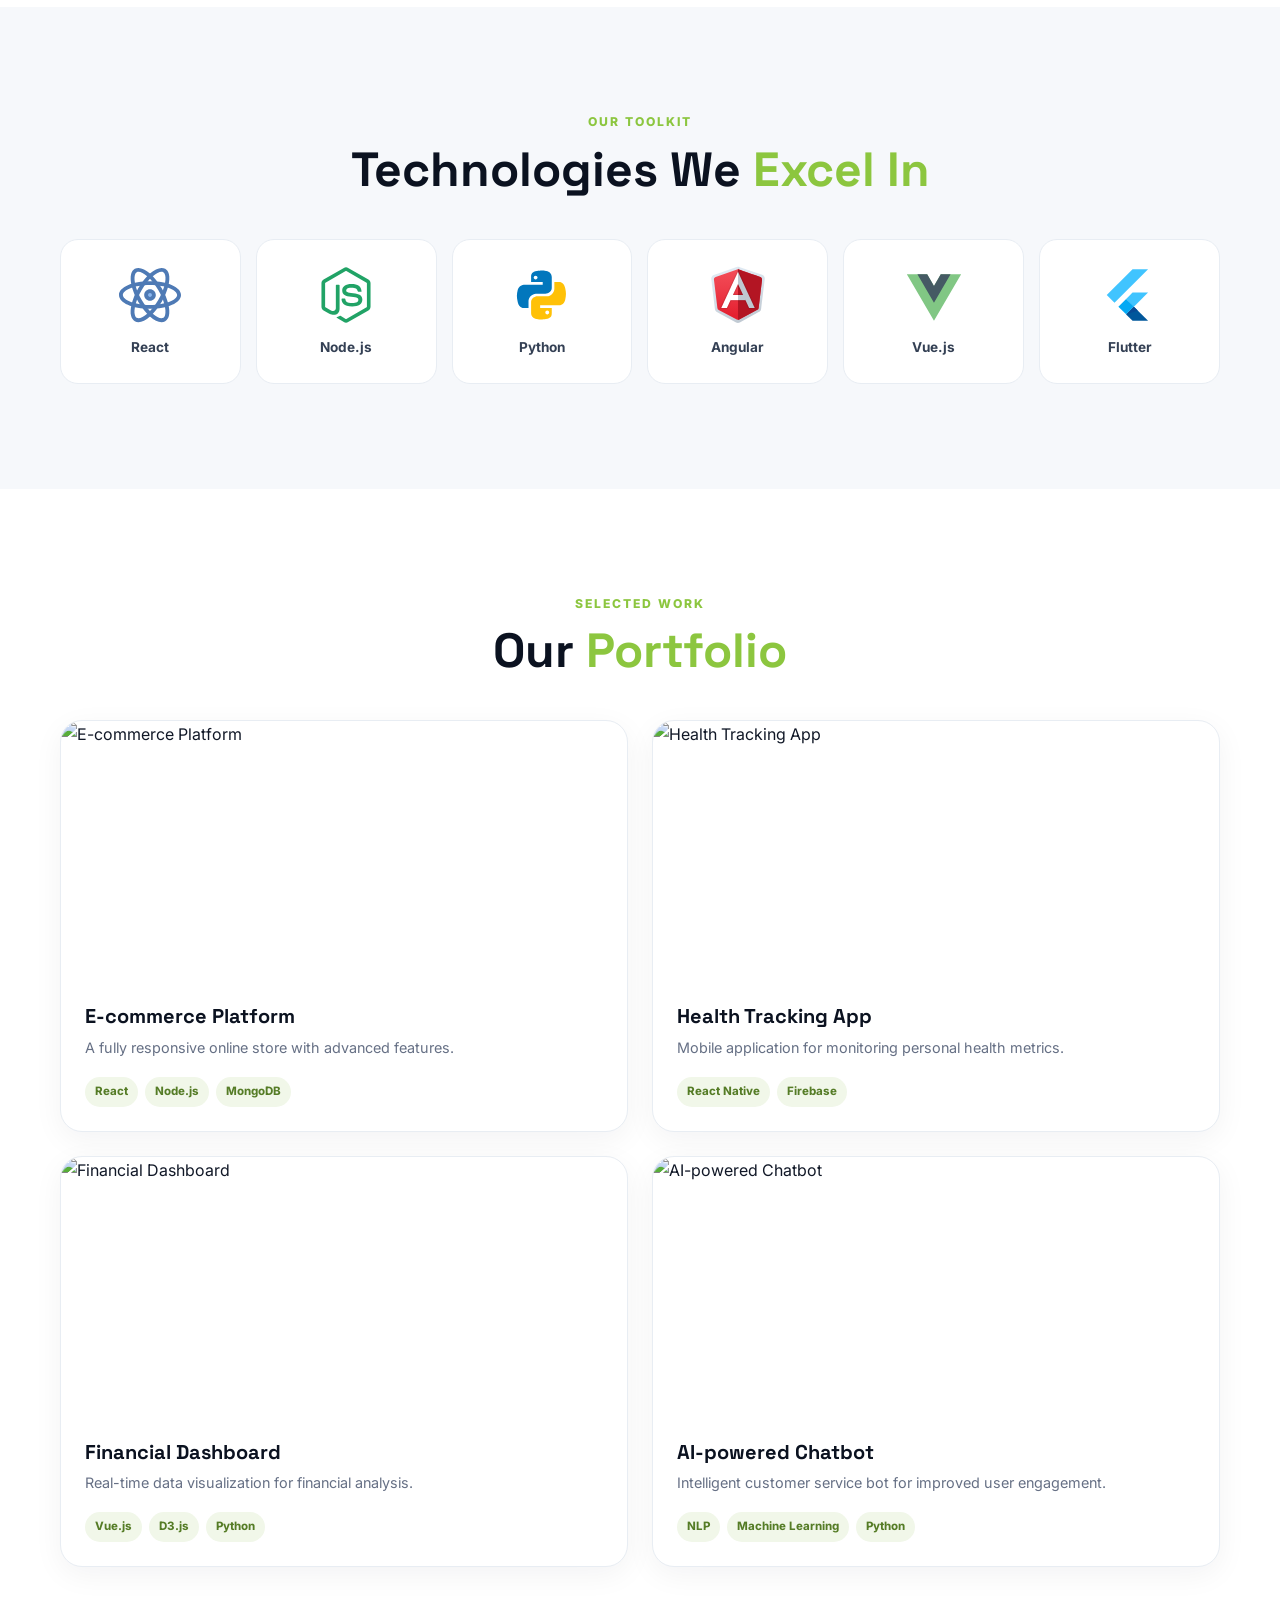
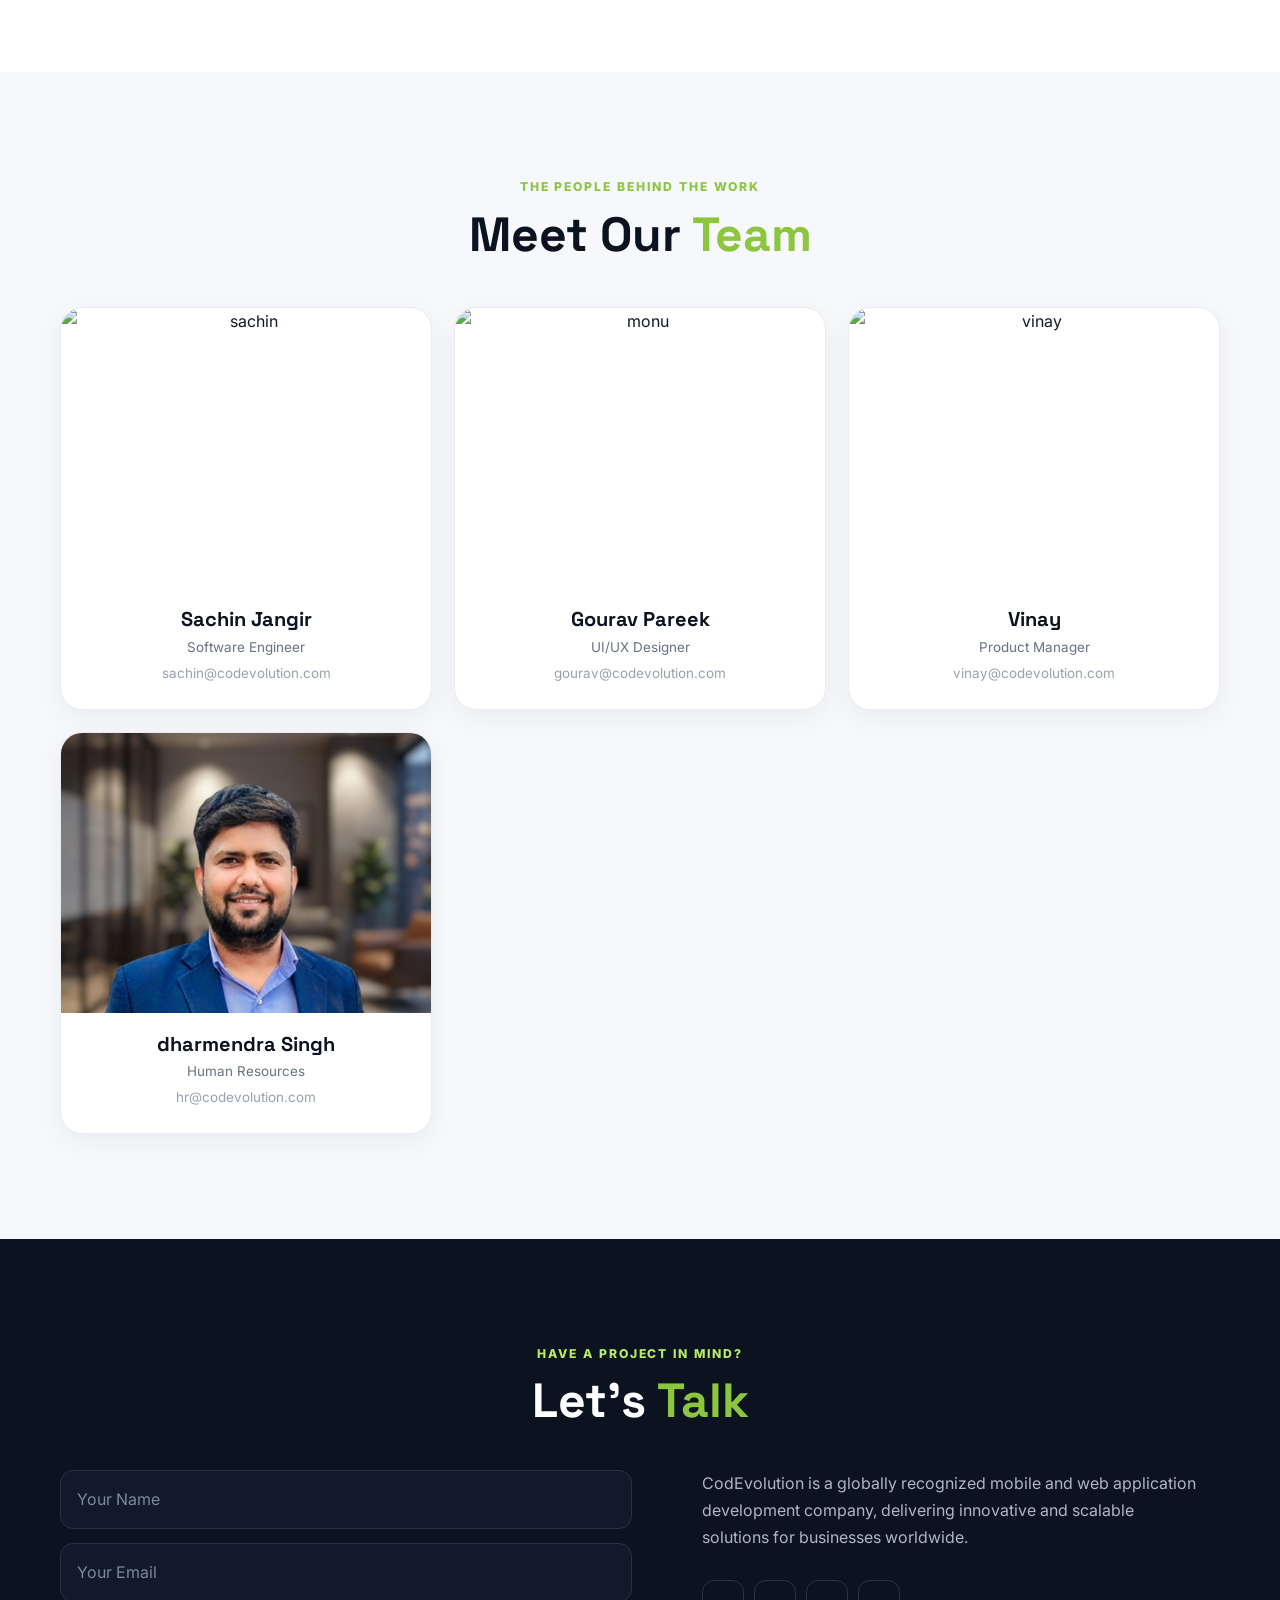
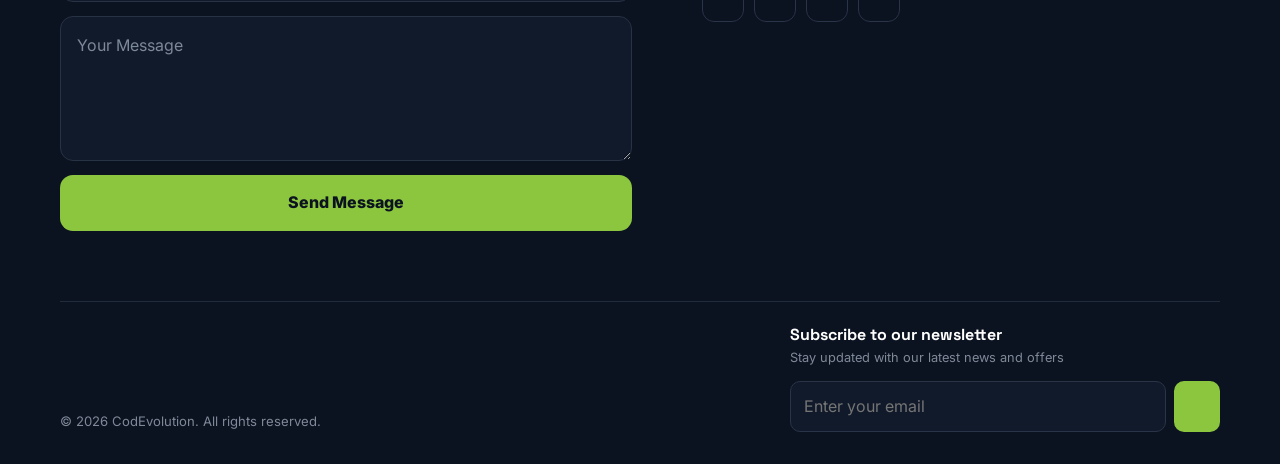
==== commit cec966f5: "Social media" ====
--- a/index.html
+++ b/index.html
@@ -476,16 +476,16 @@
                 solutions for businesses worldwide.
               </p>
               <div class="social-links">
-                <a href="https://www.facebook.com/" aria-label="Facebook" target="_blank" rel="noopener"
+                <a href="https://www.facebook.com/mrsachinjangir" aria-label="Facebook" target="_blank" rel="noopener"
                   ><i class="fab fa-facebook"></i
                 ></a>
-                <a href="https://x.com/" aria-label="X" target="_blank" rel="noopener"
+                <a href="https://x.com/mrsachinjangir" aria-label="X" target="_blank" rel="noopener"
                   ><i class="fab fa-twitter"></i
                 ></a>
-                <a href="https://www.linkedin.com/" aria-label="LinkedIn" target="_blank" rel="noopener"
+                <a href="https://www.linkedin.com/in/mrsachinjangir" aria-label="LinkedIn" target="_blank" rel="noopener"
                   ><i class="fab fa-linkedin"></i
                 ></a>
-                <a href="https://www.instagram.com/" aria-label="Instagram" target="_blank" rel="noopener"
+                <a href="https://www.instagram.com/mrsachinjangir" aria-label="Instagram" target="_blank" rel="noopener"
                   ><i class="fab fa-instagram"></i
                 ></a>
               </div>
